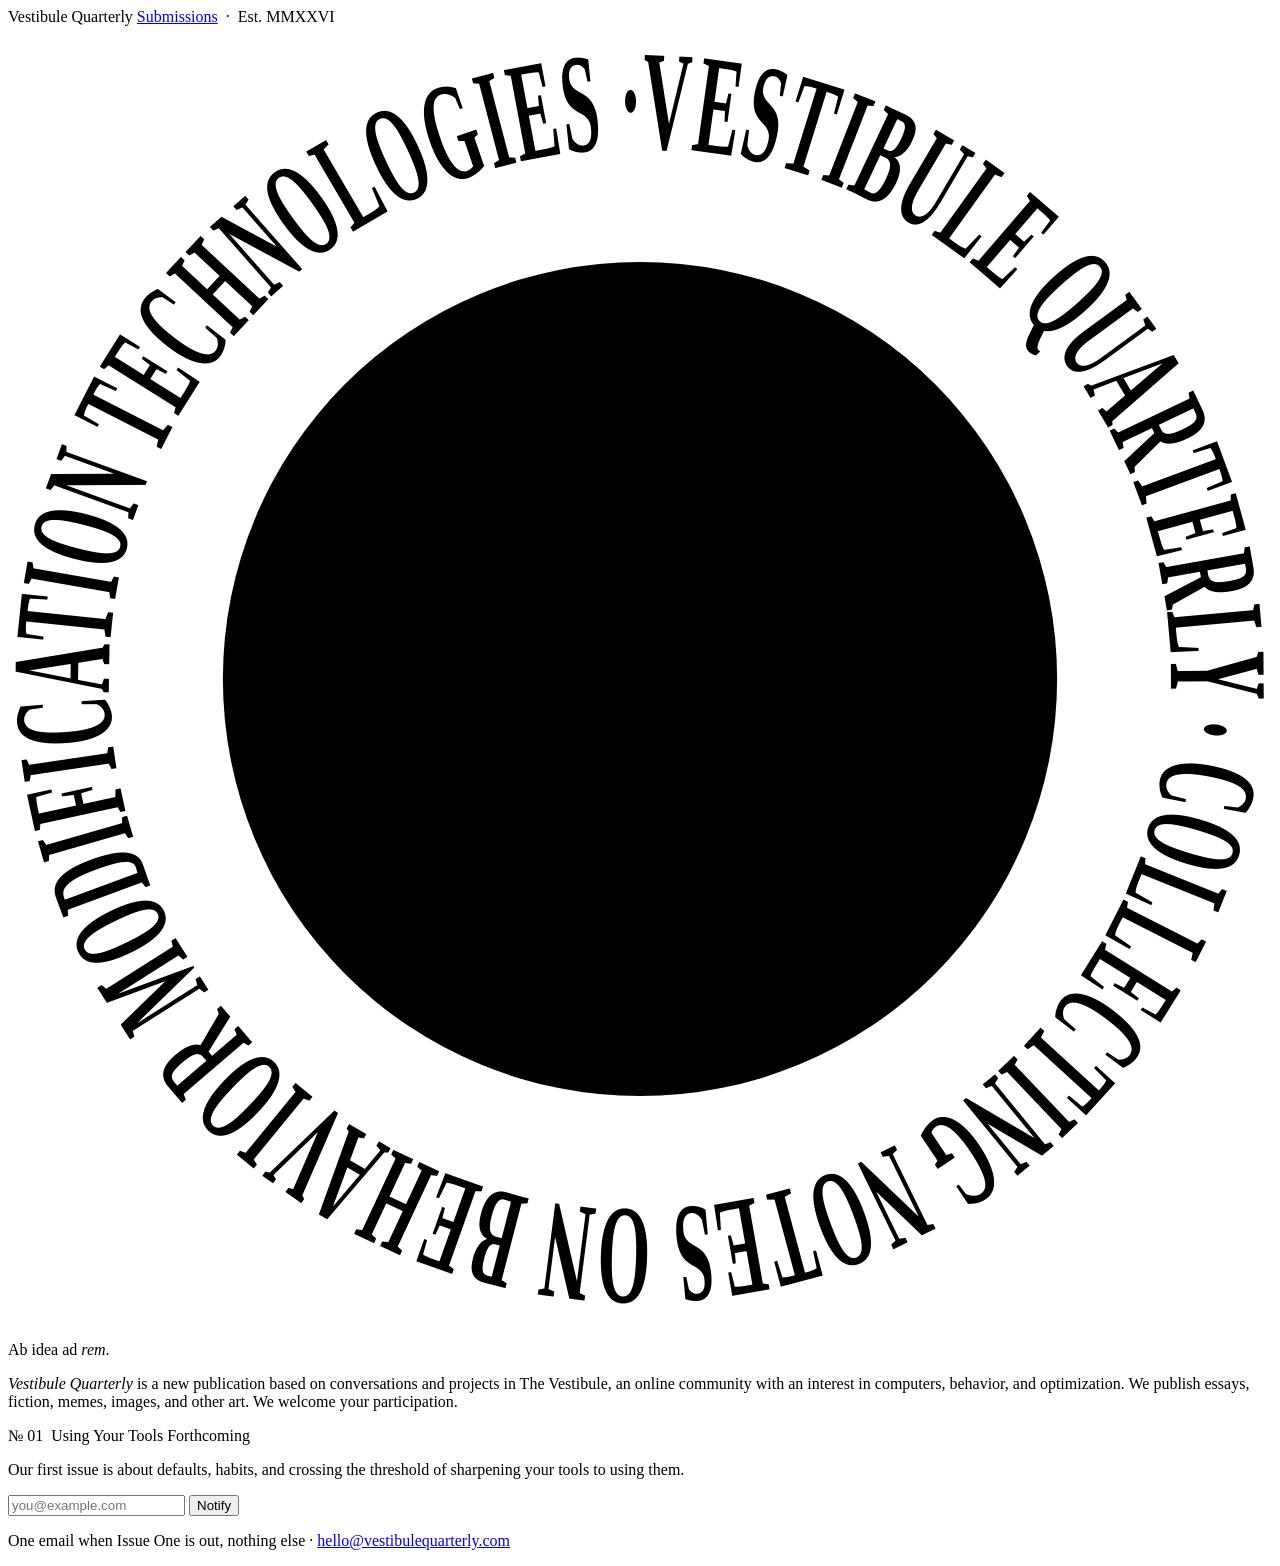
==== public/index.html @ d6b03822 "Add Dürer Melencolia I backdrop to the submissions page Pulled from the public-domain painting set G" ====
<!doctype html>
<html lang="en">
<head>
<meta charset="utf-8" />
<meta name="viewport" content="width=device-width, initial-scale=1, viewport-fit=cover" />
<title>Vestibule Quarterly</title>
<meta name="description" content="A quarterly journal for The Vestibule; to wrench projects from the kingdom of ideas to our shared consciousness, and maybe, reality." />
<link rel="canonical" href="https://vestibulequarterly.com/" />
<meta name="theme-color" content="#f6f4ef" media="(prefers-color-scheme: light)" />
<meta name="theme-color" content="#0d0d10" media="(prefers-color-scheme: dark)" />

<!-- og / social share text -->
<meta property="og:type" content="website" />
<meta property="og:site_name" content="Vestibule Quarterly" />
<meta property="og:url" content="https://vestibulequarterly.com/" />
<meta property="og:title" content="Vestibule Quarterly" />
<meta property="og:description" content="A quarterly journal for The Vestibule; to wrench projects from the kingdom of ideas to our shared consciousness, and maybe, reality." />

<meta name="twitter:card" content="summary" />
<meta name="twitter:title" content="Vestibule Quarterly" />
<meta name="twitter:description" content="A quarterly journal for The Vestibule; to wrench projects from the kingdom of ideas to our shared consciousness, and maybe, reality." />

<link rel="icon" href="/favicon.svg" type="image/svg+xml" />

<link rel="preload" href="/fonts/Fraunces-var.woff2" as="font" type="font/woff2" crossorigin />
<link rel="preload" href="/fonts/SpaceGrotesk-var.woff2" as="font" type="font/woff2" crossorigin />

<link rel="stylesheet" href="/style.css" />
</head>
<body class="home">

<!-- shader off while the Prometheus backdrop is in; restore canvas + gl.js to bring it back -->
<!-- <canvas id="gl" aria-hidden="true"></canvas> -->
<div class="art art--prometheus" aria-hidden="true"></div>
<div class="scrim" aria-hidden="true"></div>

<main>

  <!-- bar -->
  <div class="bar">
    <span class="dot">Vestibule Quarterly</span>
    <span><a href="/submissions">Submissions</a> &nbsp;·&nbsp; Est. MMXXVI</span>
  </div>

  <header class="masthead">

    <!-- seal: ring text + 3 core lines are copy; the svg geometry isn't.
         keep aria-label in sync with the words. -->
    <h1 class="seal" aria-label="Vestibule Quarterly, Issue No. 1, Using Your Tools">
      <svg viewBox="0 0 1000 1000" role="img">
        <defs>
          <path id="ring" d="M 500,80 a 420,420 0 1,1 0,840 a 420,420 0 1,1 0,-840" />
          <filter id="soft" x="-40%" y="-40%" width="180%" height="180%">
            <feGaussianBlur stdDeviation="28" />
          </filter>
        </defs>

        <circle class="core-halo" cx="500" cy="500" r="220" filter="url(#soft)" />
        <circle class="hair" cx="500" cy="500" r="330" />
        <circle class="hair" cx="500" cy="500" r="318" />

        <g class="ring-spin">
          <text class="ring-text" font-size="112" letter-spacing="2">
            <!-- ring: keep trailing ' · ' so the loop joins -->
            <textPath href="#ring" startOffset="0" textLength="2639" lengthAdjust="spacingAndGlyphs">
              VESTIBULE QUARTERLY · COLLECTING NOTES ON BEHAVIOR MODIFICATION TECHNOLOGIES ·
            </textPath>
          </text>
        </g>

        <text class="core-no" x="500" y="510" text-anchor="middle">N<tspan class="sup" dy="-70">o</tspan><tspan dy="70"> 01</tspan></text>
        <text class="core-issue" x="500" y="600" text-anchor="middle">Using Your Tools</text>
        <text class="core-tag" x="500" y="650" text-anchor="middle">Forthcoming · MMXXVI</text>
      </svg>
    </h1>

    <!-- strap -->
    <p class="strap">
      Ab idea ad <em>rem</em>.
    </p>

  </header>

  <div class="plate">

    <!-- lede -->
    <p class="lede">
      <em>Vestibule Quarterly</em> is a new publication based on conversations
      and projects in The Vestibule, an online community with an interest in
      computers, behavior, and optimization.
      We publish essays, fiction, memes, images, and other art.
      We welcome your participation.
    </p>

    <div class="aside">

      <!-- issue -->
      <div class="issue">
        <span><span class="no">№ 01</span> &nbsp;<span class="ttl">Using Your Tools</span></span>
        <span class="st">Forthcoming</span>
      </div>

      <p class="issue-dek">
        Our first issue is about defaults, habits, and crossing the threshold
        of sharpening your tools to using them.
      </p>

      <!-- signup → /api/subscribe -->
      <form class="signup" action="/api/subscribe" method="POST" data-ajax>
        <input type="email" name="email" placeholder="you@example.com" required aria-label="Email address" />
        <button type="submit">Notify</button>
      </form>

      <p class="note" data-note>
        One email when Issue One is out, nothing else
        · <a href="mailto:hello@vestibulequarterly.com">hello@vestibulequarterly.com</a>
      </p>

    </div>
  </div>
</main>

<!-- <script src="/gl.js" defer></script> shader off; see .art backdrop -->
<script src="/type.js" defer></script>
<script src="/signup.js" defer></script>
</body>
</html>
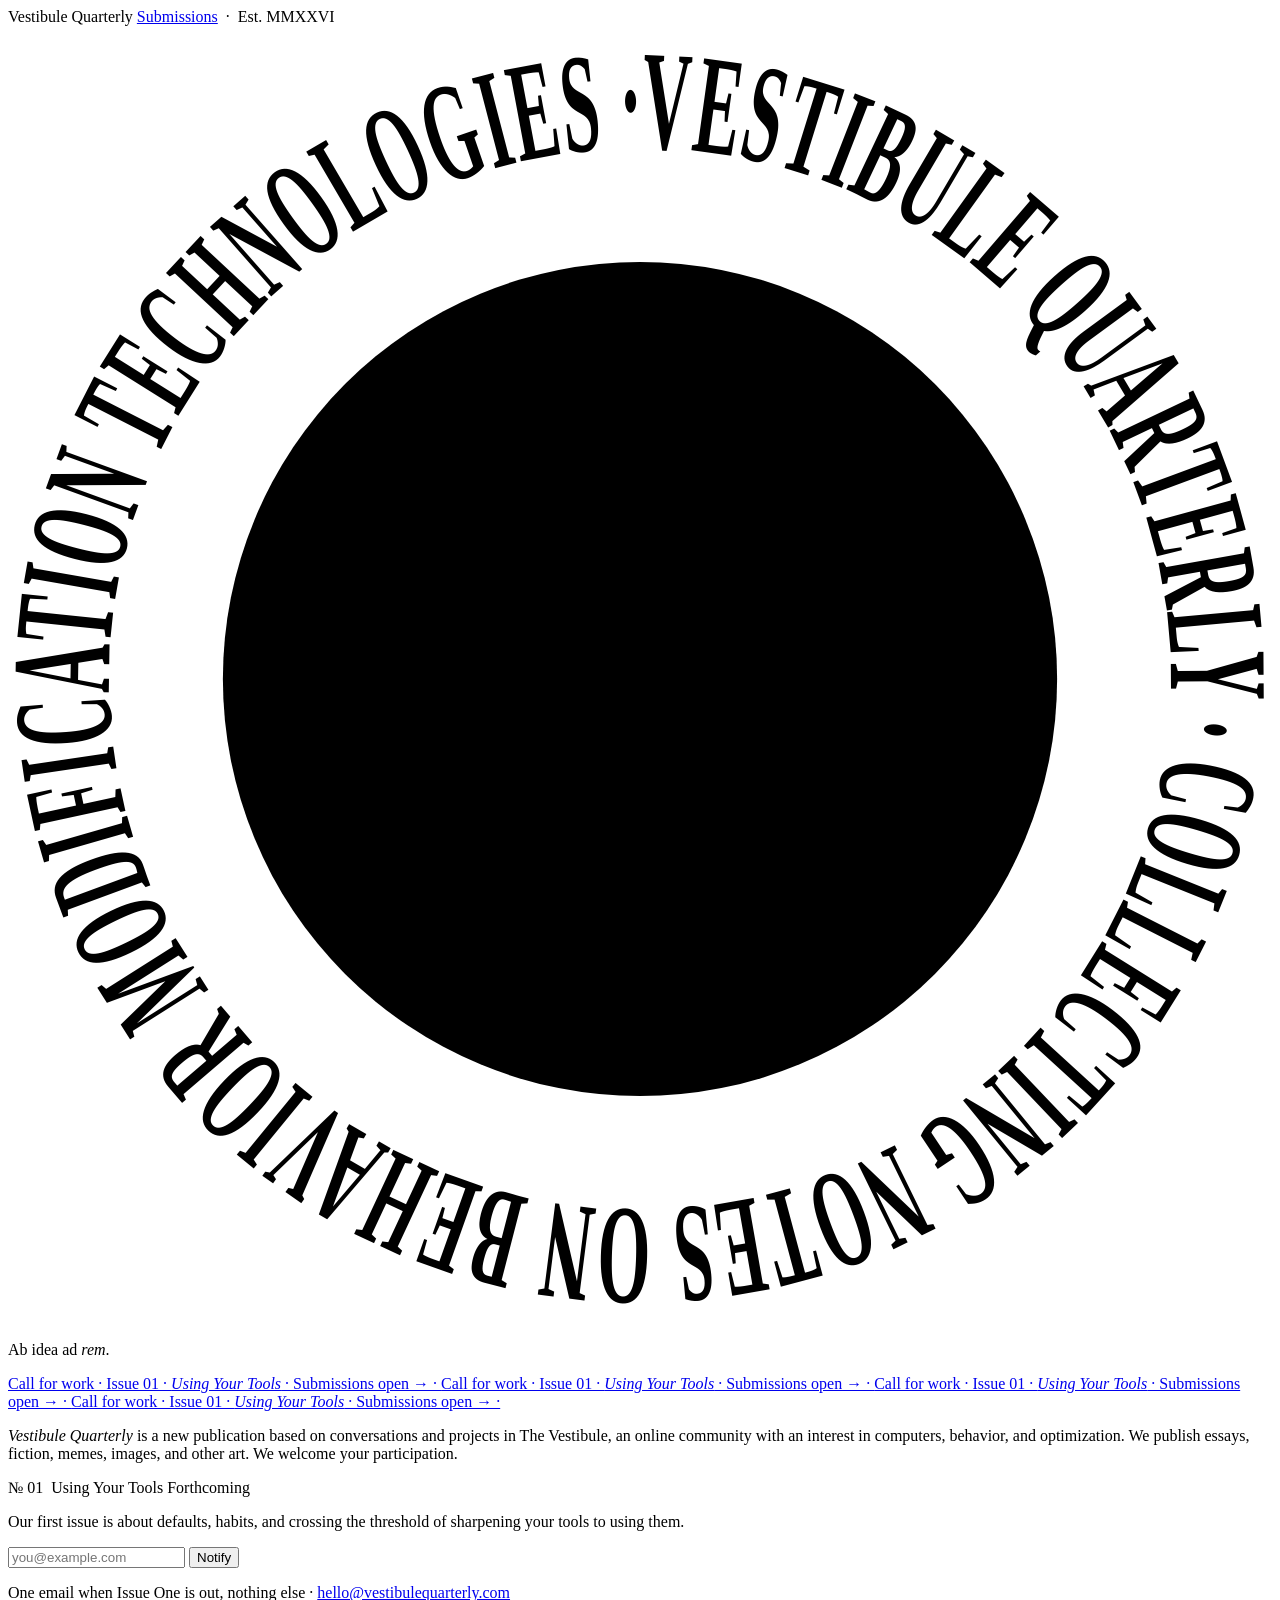
==== commit f82a3e34: "Avant-garde pass on /submissions; share card, home ticker, quiet CI - submissions: outlined section " ====
--- a/public/index.html
+++ b/public/index.html
@@ -6,8 +6,8 @@
 <title>Vestibule Quarterly</title>
 <meta name="description" content="A quarterly journal for The Vestibule; to wrench projects from the kingdom of ideas to our shared consciousness, and maybe, reality." />
 <link rel="canonical" href="https://vestibulequarterly.com/" />
-<meta name="theme-color" content="#f6f4ef" media="(prefers-color-scheme: light)" />
-<meta name="theme-color" content="#0d0d10" media="(prefers-color-scheme: dark)" />
+<meta name="theme-color" content="#f3eedf" media="(prefers-color-scheme: light)" />
+<meta name="theme-color" content="#17140f" media="(prefers-color-scheme: dark)" />
 
 <!-- og / social share text -->
 <meta property="og:type" content="website" />
@@ -22,6 +22,7 @@
 
 <link rel="icon" href="/favicon.svg" type="image/svg+xml" />
 
+<link rel="preload" href="/fonts/BigShouldersDisplay-900.woff2" as="font" type="font/woff2" crossorigin />
 <link rel="preload" href="/fonts/Fraunces-var.woff2" as="font" type="font/woff2" crossorigin />
 <link rel="preload" href="/fonts/SpaceGrotesk-var.woff2" as="font" type="font/woff2" crossorigin />
 
@@ -81,6 +82,16 @@
 
   </header>
 
+  <!-- ticker → /submissions -->
+  <a class="ticker" href="/submissions" aria-label="Call for work: Issue One submissions are open">
+    <span class="ticker-track" aria-hidden="true">
+      <span>Call for work · Issue 01 · <em>Using Your Tools</em> · Submissions open → · </span>
+      <span>Call for work · Issue 01 · <em>Using Your Tools</em> · Submissions open → · </span>
+      <span>Call for work · Issue 01 · <em>Using Your Tools</em> · Submissions open → · </span>
+      <span>Call for work · Issue 01 · <em>Using Your Tools</em> · Submissions open → · </span>
+    </span>
+  </a>
+
   <div class="plate">
 
     <!-- lede -->
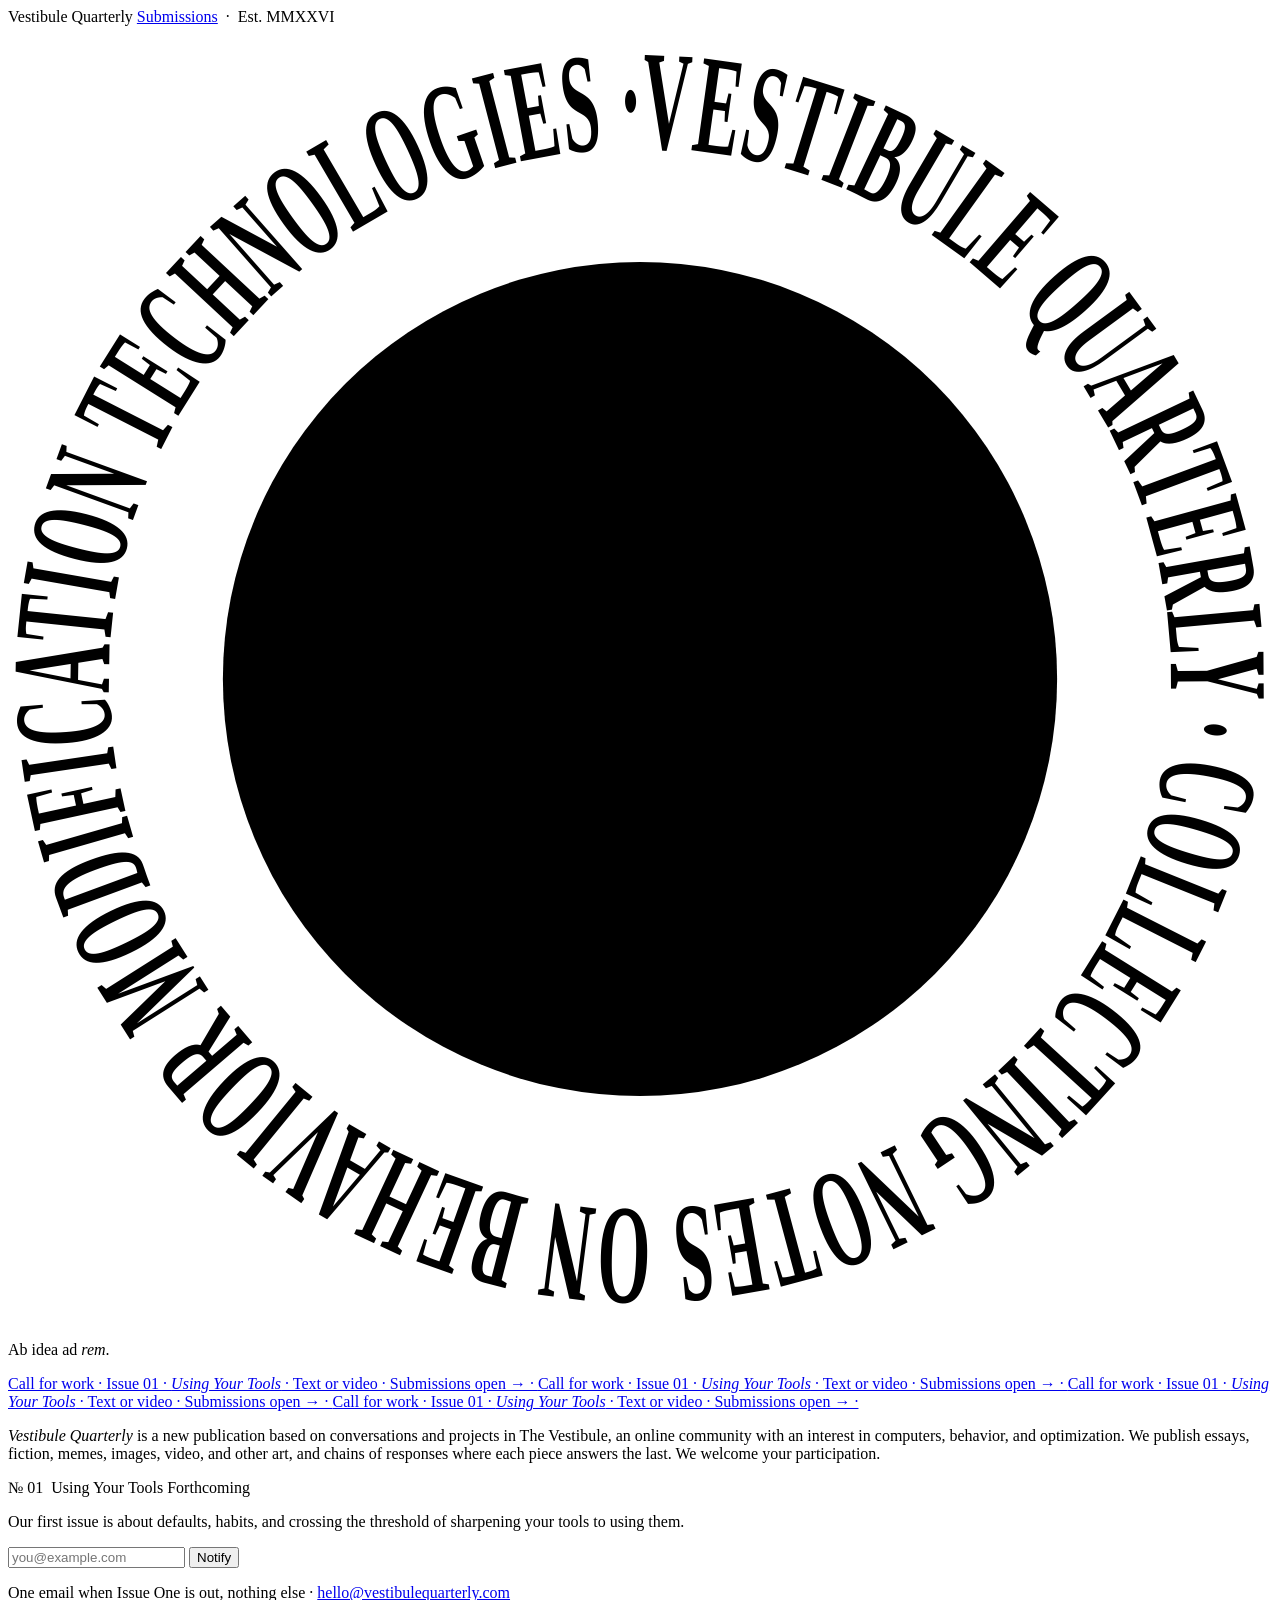
==== commit 3c87f607: "Make video + chains of responses explicit on both pages From community feedback (text/video discours" ====
--- a/public/index.html
+++ b/public/index.html
@@ -26,7 +26,7 @@
 <link rel="preload" href="/fonts/Fraunces-var.woff2" as="font" type="font/woff2" crossorigin />
 <link rel="preload" href="/fonts/SpaceGrotesk-var.woff2" as="font" type="font/woff2" crossorigin />
 
-<link rel="stylesheet" href="/style.css" />
+<link rel="stylesheet" href="/style.css?v=2609250005" />
 </head>
 <body class="home">
 
@@ -85,10 +85,10 @@
   <!-- ticker → /submissions -->
   <a class="ticker" href="/submissions" aria-label="Call for work: Issue One submissions are open">
     <span class="ticker-track" aria-hidden="true">
-      <span>Call for work · Issue 01 · <em>Using Your Tools</em> · Submissions open → · </span>
-      <span>Call for work · Issue 01 · <em>Using Your Tools</em> · Submissions open → · </span>
-      <span>Call for work · Issue 01 · <em>Using Your Tools</em> · Submissions open → · </span>
-      <span>Call for work · Issue 01 · <em>Using Your Tools</em> · Submissions open → · </span>
+      <span>Call for work · Issue 01 · <em>Using Your Tools</em> · Text or video · Submissions open → · </span>
+      <span>Call for work · Issue 01 · <em>Using Your Tools</em> · Text or video · Submissions open → · </span>
+      <span>Call for work · Issue 01 · <em>Using Your Tools</em> · Text or video · Submissions open → · </span>
+      <span>Call for work · Issue 01 · <em>Using Your Tools</em> · Text or video · Submissions open → · </span>
     </span>
   </a>
 
@@ -99,7 +99,8 @@
       <em>Vestibule Quarterly</em> is a new publication based on conversations
       and projects in The Vestibule, an online community with an interest in
       computers, behavior, and optimization.
-      We publish essays, fiction, memes, images, and other art.
+      We publish essays, fiction, memes, images, video, and other art,
+      and chains of responses where each piece answers the last.
       We welcome your participation.
     </p>
 
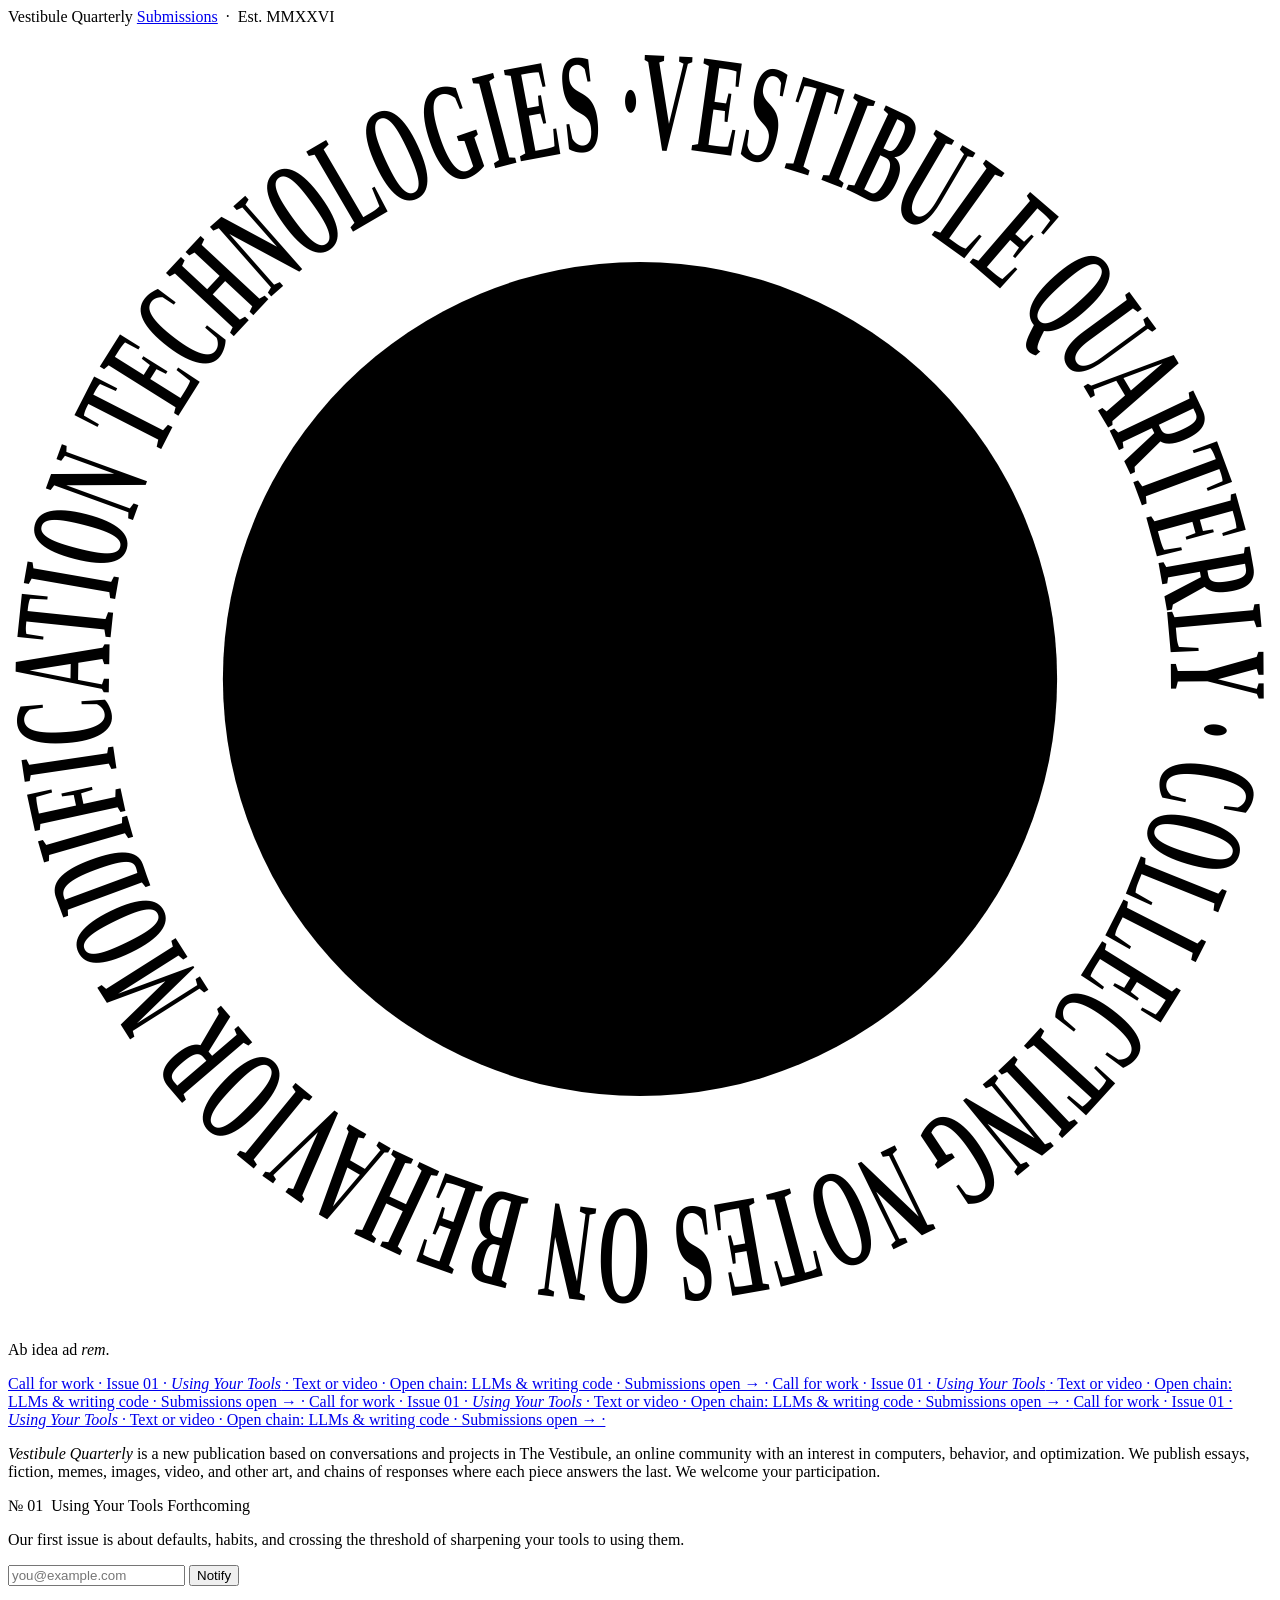
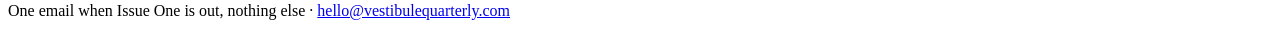
==== commit 2f8632bf: "Open chain № 001: LLMs and writing code - Issue One gets an "open chain" ticket: "Who's holding the " ====
--- a/public/index.html
+++ b/public/index.html
@@ -26,7 +26,7 @@
 <link rel="preload" href="/fonts/Fraunces-var.woff2" as="font" type="font/woff2" crossorigin />
 <link rel="preload" href="/fonts/SpaceGrotesk-var.woff2" as="font" type="font/woff2" crossorigin />
 
-<link rel="stylesheet" href="/style.css?v=2609250005" />
+<link rel="stylesheet" href="/style.css?v=2609250013" />
 </head>
 <body class="home">
 
@@ -85,10 +85,10 @@
   <!-- ticker → /submissions -->
   <a class="ticker" href="/submissions" aria-label="Call for work: Issue One submissions are open">
     <span class="ticker-track" aria-hidden="true">
-      <span>Call for work · Issue 01 · <em>Using Your Tools</em> · Text or video · Submissions open → · </span>
-      <span>Call for work · Issue 01 · <em>Using Your Tools</em> · Text or video · Submissions open → · </span>
-      <span>Call for work · Issue 01 · <em>Using Your Tools</em> · Text or video · Submissions open → · </span>
-      <span>Call for work · Issue 01 · <em>Using Your Tools</em> · Text or video · Submissions open → · </span>
+      <span>Call for work · Issue 01 · <em>Using Your Tools</em> · Text or video · Open chain: LLMs &amp; writing code · Submissions open → · </span>
+      <span>Call for work · Issue 01 · <em>Using Your Tools</em> · Text or video · Open chain: LLMs &amp; writing code · Submissions open → · </span>
+      <span>Call for work · Issue 01 · <em>Using Your Tools</em> · Text or video · Open chain: LLMs &amp; writing code · Submissions open → · </span>
+      <span>Call for work · Issue 01 · <em>Using Your Tools</em> · Text or video · Open chain: LLMs &amp; writing code · Submissions open → · </span>
     </span>
   </a>
 
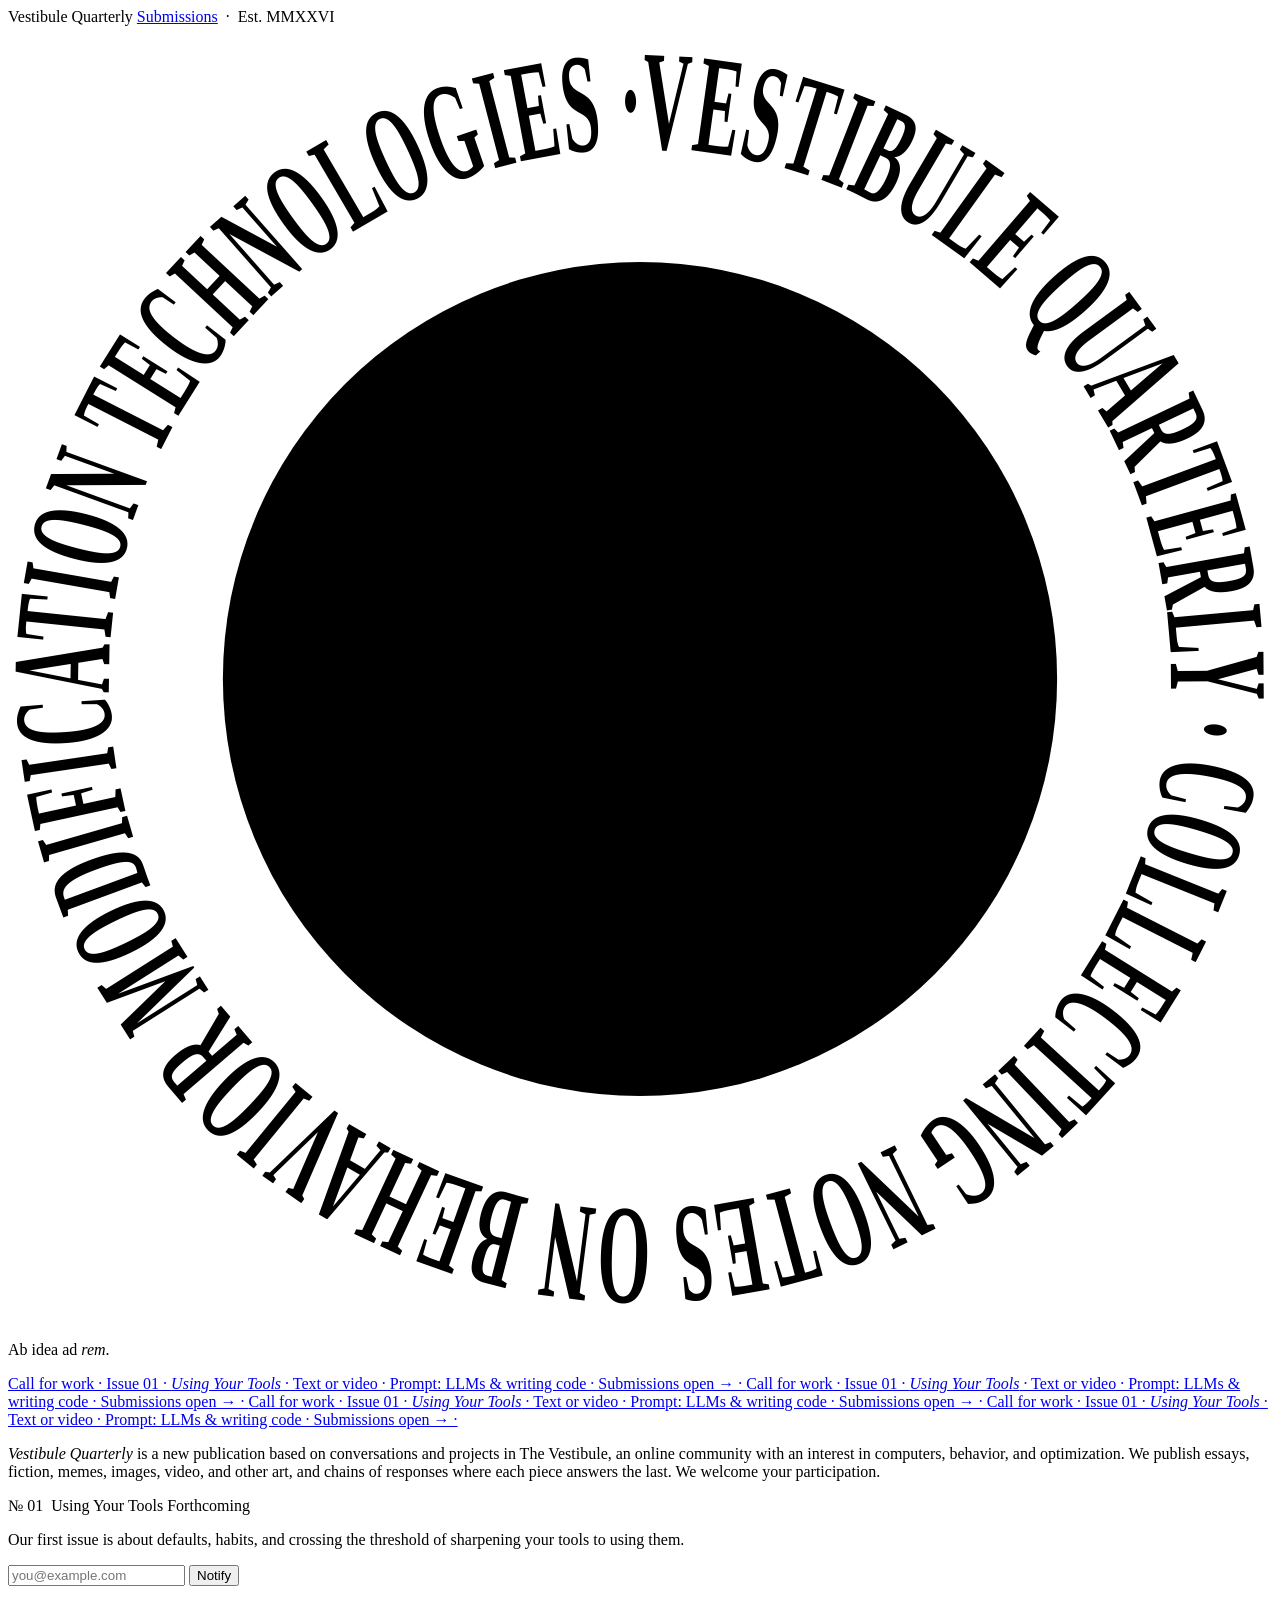
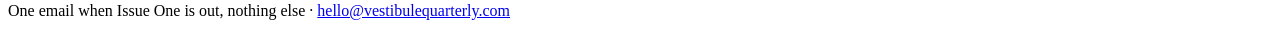
==== commit d19a4f28: "Chains are curated by us, not a submitter mechanic - drop the Respond button + its preselect JS, the" ====
--- a/public/index.html
+++ b/public/index.html
@@ -26,7 +26,7 @@
 <link rel="preload" href="/fonts/Fraunces-var.woff2" as="font" type="font/woff2" crossorigin />
 <link rel="preload" href="/fonts/SpaceGrotesk-var.woff2" as="font" type="font/woff2" crossorigin />
 
-<link rel="stylesheet" href="/style.css?v=2609250013" />
+<link rel="stylesheet" href="/style.css?v=2609250017" />
 </head>
 <body class="home">
 
@@ -85,10 +85,10 @@
   <!-- ticker → /submissions -->
   <a class="ticker" href="/submissions" aria-label="Call for work: Issue One submissions are open">
     <span class="ticker-track" aria-hidden="true">
-      <span>Call for work · Issue 01 · <em>Using Your Tools</em> · Text or video · Open chain: LLMs &amp; writing code · Submissions open → · </span>
-      <span>Call for work · Issue 01 · <em>Using Your Tools</em> · Text or video · Open chain: LLMs &amp; writing code · Submissions open → · </span>
-      <span>Call for work · Issue 01 · <em>Using Your Tools</em> · Text or video · Open chain: LLMs &amp; writing code · Submissions open → · </span>
-      <span>Call for work · Issue 01 · <em>Using Your Tools</em> · Text or video · Open chain: LLMs &amp; writing code · Submissions open → · </span>
+      <span>Call for work · Issue 01 · <em>Using Your Tools</em> · Text or video · Prompt: LLMs &amp; writing code · Submissions open → · </span>
+      <span>Call for work · Issue 01 · <em>Using Your Tools</em> · Text or video · Prompt: LLMs &amp; writing code · Submissions open → · </span>
+      <span>Call for work · Issue 01 · <em>Using Your Tools</em> · Text or video · Prompt: LLMs &amp; writing code · Submissions open → · </span>
+      <span>Call for work · Issue 01 · <em>Using Your Tools</em> · Text or video · Prompt: LLMs &amp; writing code · Submissions open → · </span>
     </span>
   </a>
 
